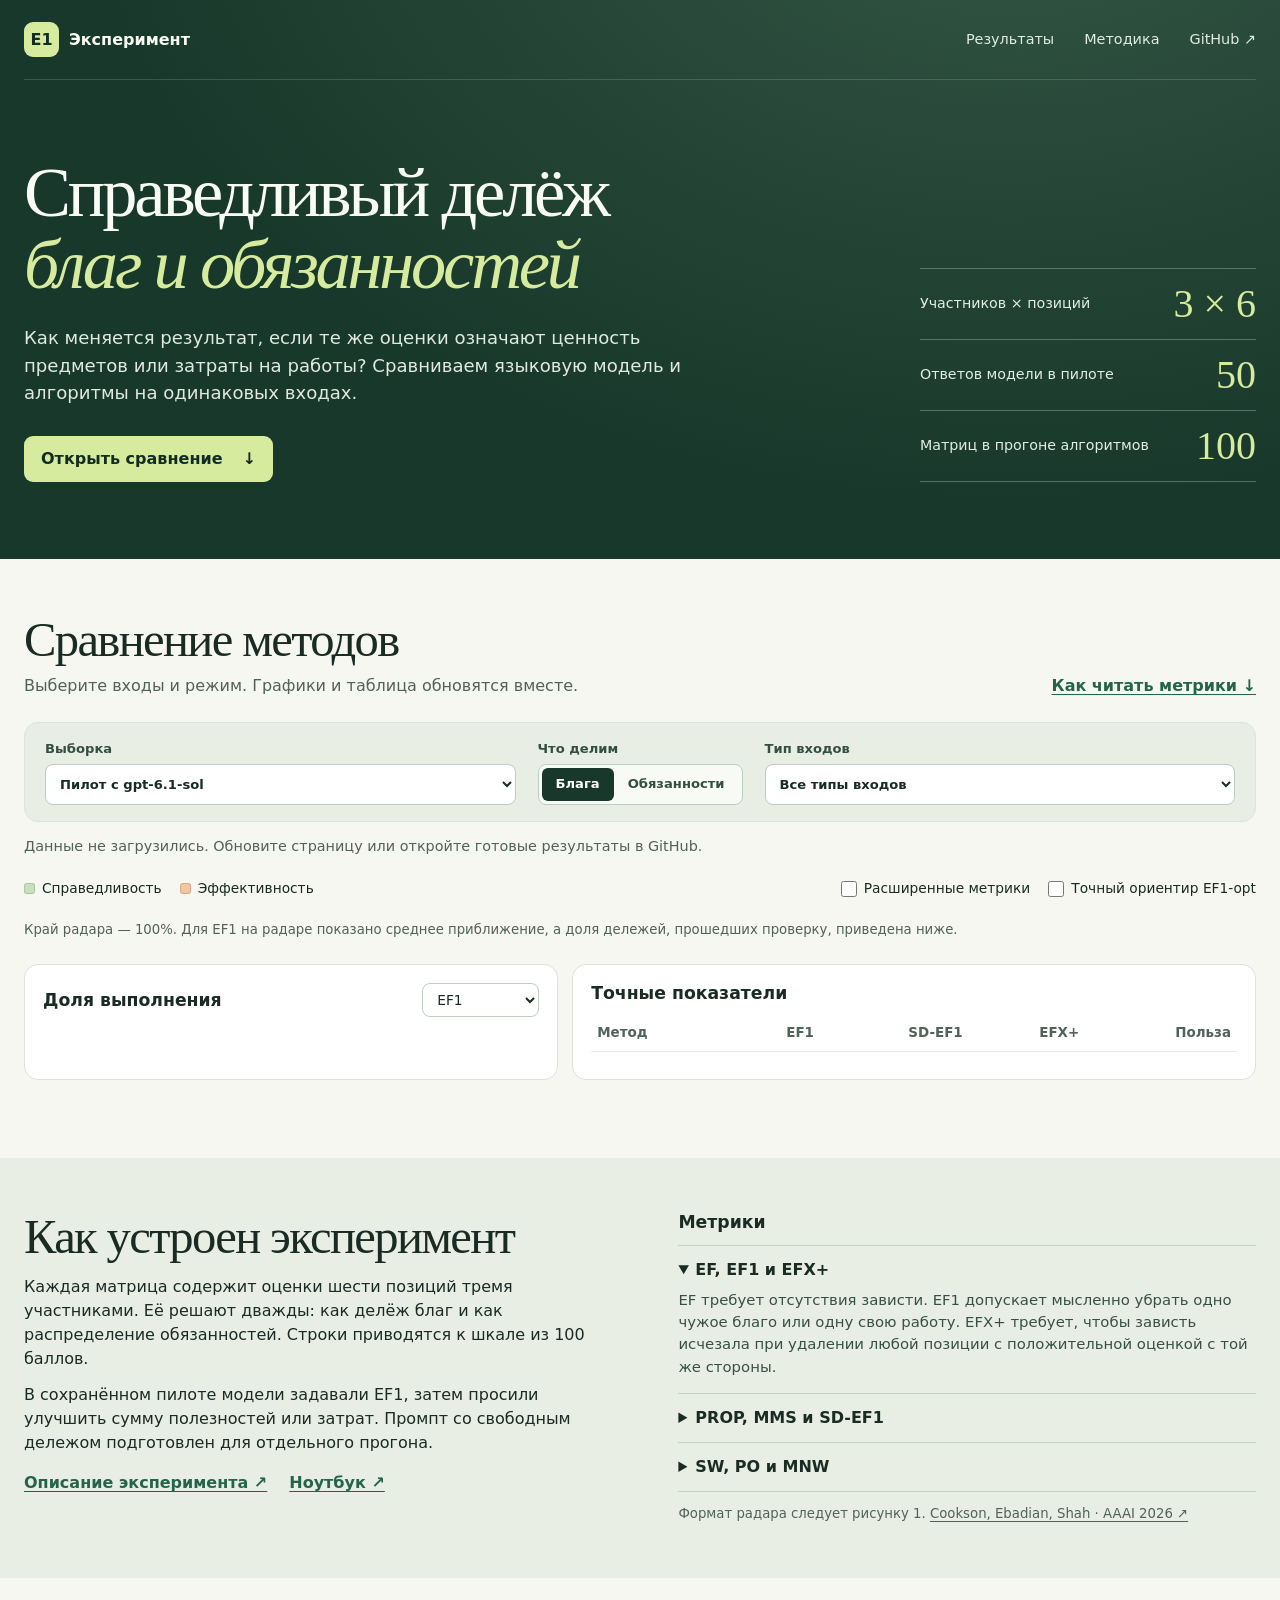
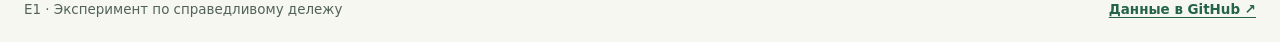
==== site/index.html @ 0582467d "Add interactive E1 dashboard for GitHub Pages" ====
<!doctype html>
<html lang="ru">
<head>
  <meta charset="utf-8">
  <meta name="viewport" content="width=device-width, initial-scale=1">
  <meta name="description" content="Результаты эксперимента E1 по справедливому распределению благ и обязанностей. Интерактивные графики и данные.">
  <meta name="theme-color" content="#18382b">
  <title>E1 — Справедливый делёж</title>
  <link rel="stylesheet" href="style.css">
  <script src="app.js" defer></script>
</head>
<body>
  <header class="hero">
    <div class="wrap hero-inner">
      <nav class="topbar" aria-label="Навигация">
        <a class="brand" href="./"><span>E1</span> Эксперимент</a>
        <div class="nav-links">
          <a href="#compare">Результаты</a>
          <a href="#method">Методика</a>
          <a href="https://github.com/EvgeniiZhidkov/delezhii_project">GitHub ↗</a>
        </div>
      </nav>
      <div class="hero-grid">
        <div>
          <h1>Справедливый делёж <em>благ и обязанностей</em></h1>
          <p>Как меняется результат, если те же оценки означают ценность предметов или затраты на работы? Сравниваем языковую модель и алгоритмы на одинаковых входах.</p>
          <a class="hero-link" href="#compare">Открыть сравнение <span aria-hidden="true">↓</span></a>
        </div>
        <dl class="hero-stats">
          <div><dt>Участников × позиций</dt><dd>3 × 6</dd></div>
          <div><dt>Ответов модели в пилоте</dt><dd>50</dd></div>
          <div><dt>Матриц в прогоне алгоритмов</dt><dd>100</dd></div>
        </dl>
      </div>
    </div>
  </header>

  <main>
    <section class="wrap comparison" id="compare" aria-labelledby="compare-title">
      <div class="section-intro">
        <div>
          <h2 id="compare-title">Сравнение методов</h2>
          <p>Выберите входы и режим. Графики и таблица обновятся вместе.</p>
        </div>
        <a class="text-link" href="#metrics">Как читать метрики ↓</a>
      </div>

      <div class="controls" aria-label="Фильтры сравнения">
        <label class="field">Выборка
          <select id="dataset">
            <option value="pilot">Пилот с gpt-6.1-sol</option>
            <option value="algorithms">Алгоритмы на 100 матрицах</option>
          </select>
        </label>
        <fieldset class="mode">
          <legend>Что делим</legend>
          <div class="segments">
            <input type="radio" name="kind" value="goods" id="goods" checked>
            <label for="goods">Блага</label>
            <input type="radio" name="kind" value="chores" id="chores">
            <label for="chores">Обязанности</label>
          </div>
        </fieldset>
        <label class="field">Тип входов
          <select id="group"><option value="all">Все типы входов</option></select>
        </label>
      </div>
      <p class="selection" id="selection" role="status">Загружаем сохранённые результаты…</p>
      <noscript><p>Для переключения данных нужен JavaScript. Готовые графики и CSV доступны в <a href="https://github.com/EvgeniiZhidkov/delezhii_project/tree/main/results/revised_figures">репозитории</a>.</p></noscript>

      <div class="chart-heading">
        <div class="legend" aria-label="Условные обозначения">
          <span><i class="fairness"></i>Справедливость</span>
          <span><i class="efficiency"></i>Эффективность</span>
        </div>
        <div class="chart-options">
          <label><input type="checkbox" id="extended"> Расширенные метрики</label>
          <label><input type="checkbox" id="reference"> Точный ориентир EF1-opt</label>
        </div>
      </div>
      <div class="radar-grid" id="radars"></div>
      <p class="chart-note">Край радара — 100%. Для EF1 на радаре показано среднее приближение, а доля дележей, прошедших проверку, приведена ниже.</p>

      <div class="detail-grid">
        <section class="panel" aria-labelledby="bars-title">
          <div class="panel-head">
            <h3 id="bars-title">Доля выполнения</h3>
            <label class="sr-only" for="rate">Критерий на диаграмме</label>
            <select id="rate">
              <option value="ef1">EF1</option>
              <option value="sd_ef1">SD-EF1</option>
              <option value="efx">EFX+</option>
              <option value="po">Точная PO</option>
            </select>
          </div>
          <div id="bars" class="bars"></div>
        </section>
        <section class="panel" aria-labelledby="table-title">
          <h3 id="table-title">Точные показатели</h3>
          <div class="table-scroll" tabindex="0" aria-label="Таблица сравнения методов">
            <table>
              <thead><tr><th scope="col">Метод</th><th scope="col">EF1</th><th scope="col">SD-EF1</th><th scope="col">EFX+</th><th scope="col" id="total-title">Польза</th></tr></thead>
              <tbody id="table"></tbody>
            </table>
          </div>
          <p class="chart-note" id="total-note"></p>
        </section>
      </div>
      <div class="downloads" id="downloads" aria-label="Файлы выбранной выборки"></div>
    </section>

    <section class="method-section" id="method" aria-labelledby="method-title">
      <div class="wrap method-grid">
        <div>
          <h2 id="method-title">Как устроен эксперимент</h2>
          <p>Каждая матрица содержит оценки шести позиций тремя участниками. Её решают дважды: как делёж благ и как распределение обязанностей. Строки приводятся к шкале из 100 баллов.</p>
          <p>В сохранённом пилоте модели задавали EF1, затем просили улучшить сумму полезностей или затрат. Промпт со свободным дележом подготовлен для отдельного прогона.</p>
          <div class="method-links">
            <a class="text-link" href="https://github.com/EvgeniiZhidkov/delezhii_project/blob/main/README.md">Описание эксперимента ↗</a>
            <a class="text-link" href="https://github.com/EvgeniiZhidkov/delezhii_project/blob/main/chores_e1_3.ipynb">Ноутбук ↗</a>
          </div>
        </div>
        <div id="metrics">
          <h3>Метрики</h3>
          <details open><summary>EF, EF1 и EFX+</summary><p>EF требует отсутствия зависти. EF1 допускает мысленно убрать одно чужое благо или одну свою работу. EFX+ требует, чтобы зависть исчезала при удалении любой позиции с положительной оценкой с той же стороны.</p></details>
          <details><summary>PROP, MMS и SD-EF1</summary><p>PROP сравнивает свой набор с пропорциональной долей. MMS сравнивает его с тем, что участник мог бы гарантировать себе, если бы сам поделил позиции и получил худший набор. SD-EF1 проверяет делёж на всех уровнях оценок.</p></details>
          <details><summary>SW, PO и MNW</summary><p>SW сравнивает общую полезность с максимумом или общие затраты с минимумом. PO на радаре оценивает общий множитель улучшения, точная PO проверяет возможность улучшить чей-то результат без ухудшения для остальных. MNW сравнивает геометрическое среднее полезностей с максимумом и применяется к благам.</p></details>
          <p class="chart-note">Формат радара следует рисунку 1. <a href="https://ebadian.org/preprint/llm_fairness_cr.pdf">Cookson, Ebadian, Shah · AAAI 2026 ↗</a></p>
        </div>
      </div>
    </section>
  </main>
  <footer class="wrap">E1 · Эксперимент по справедливому дележу <a class="text-link" href="https://github.com/EvgeniiZhidkov/delezhii_project/tree/main/results">Данные в GitHub ↗</a></footer>
</body>
</html>
---- site/style.css ----
:root {
  color-scheme: light;
  --ink: #192b23;
  --muted: #516259;
  --forest: #18382b;
  --forest-dark: #122c22;
  --lime: #d6eb9d;
  --paper: #f6f7f1;
  --card: #fff;
  --border: #dce3d9;
  --accent: #2b7555;
  --fair: #c6e2bb;
  --efficiency: #f3c69f;
  font-family: system-ui, -apple-system, "Segoe UI", sans-serif;
  line-height: 1.5;
  color: var(--ink);
  background: var(--paper);
  scroll-behavior: smooth;
}

*, *::before, *::after { box-sizing: border-box; }
body { margin: 0; }
a { color: inherit; text-underline-offset: 3px; }
button, select, input { font: inherit; }
:focus-visible { outline: 3px solid #47936a; outline-offset: 3px; }
[id] { scroll-margin-top: 24px; }
h1, h2, h3, p, dd, dl { margin: 0; }
h1, h2 { font-family: Georgia, "Times New Roman", serif; font-weight: 400; }
.wrap { width: min(calc(100% - 48px), 1320px); margin-inline: auto; }

.hero {
  color: #f9fcf4;
  background: radial-gradient(ellipse at 79% -30%, #365846, transparent 65%), var(--forest);
}
.topbar { display: flex; align-items: center; justify-content: space-between; gap: 20px; padding: 22px 0; border-bottom: 1px solid #ffffff26; }
.brand { display: inline-flex; align-items: center; gap: 10px; font-weight: 650; text-decoration: none; }
.brand span { display: grid; place-items: center; width: 35px; height: 35px; border-radius: 9px; background: var(--lime); color: var(--forest-dark); }
.nav-links { display: flex; gap: clamp(12px, 3vw, 30px); align-items: center; font-size: .9rem; }
.nav-links a { color: #e0ece2; text-decoration: none; }
.nav-links a:hover, .hero a:focus-visible { color: var(--lime); }
.hero-grid { display: grid; grid-template-columns: minmax(0, 1.8fr) minmax(245px, .75fr); gap: clamp(32px, 7vw, 125px); align-items: end; padding: clamp(48px, 6vw, 88px) 0; }
.hero h1 { font-size: clamp(2.7rem, 5.5vw, 5.4rem); letter-spacing: -.045em; line-height: 1.02; max-width: 920px; }
.hero h1 em { display: block; color: var(--lime); font-weight: 400; }
.hero p { margin-top: 24px; max-width: 58ch; color: #e0e9e1; font-size: clamp(1rem, 1.6vw, 1.13rem); }
.hero-link { display: inline-flex; align-items: center; gap: 20px; margin-top: 30px; padding: 11px 17px; border-radius: 9px; background: var(--lime); color: var(--forest-dark); font-weight: 700; text-decoration: none; }
.hero-link:hover, .hero a.hero-link:focus-visible { background: #e6f3bd; color: var(--forest-dark); }
.hero :focus-visible { outline-color: var(--lime); }
.hero-stats { border-top: 1px solid #ffffff45; }
.hero-stats div { display: grid; grid-template-columns: 1fr auto; align-items: center; gap: 12px; padding: 13px 0; border-bottom: 1px solid #ffffff45; }
.hero-stats dt { color: #e2eee4; font-size: .89rem; }
.hero-stats dd { font-family: Georgia, serif; font-size: clamp(1.6rem, 3.3vw, 2.5rem); line-height: 1.1; color: var(--lime); }

.comparison { padding: 56px 0 58px; }
.section-intro { display: flex; flex-wrap: wrap; align-items: end; justify-content: space-between; gap: 14px; margin-bottom: 24px; }
h2 { font-size: clamp(2rem, 3.8vw, 3.5rem); line-height: 1.06; letter-spacing: -.034em; }
h3 { line-height: 1.2; font-size: 1.08rem; font-weight: 700; }
.section-intro p { color: var(--muted); margin-top: 8px; }
.text-link { color: #256449; font-weight: 650; }
.text-link:hover { color: var(--forest-dark); }
.controls { display: grid; grid-template-columns: 1fr auto 1fr; gap: 22px; background: #e8eee4; border: 1px solid var(--border); border-radius: 14px; padding: 16px 20px; align-items: end; }
.controls label, .controls legend { font-size: .82rem; font-weight: 650; color: #344f40; }
.field { display: grid; gap: 5px; min-width: 0; }
select { width: 100%; min-height: 41px; border: 1px solid #bdcec0; border-radius: 8px; padding: 0 10px; color: var(--ink); background: #fff; }
.mode { border: 0; margin: 0; min-width: 0; padding: 0; }
.mode legend { padding: 0; margin-bottom: 5px; }
.segments { display: flex; border: 1px solid #bdcec0; border-radius: 8px; padding: 3px; background: #f7faf5; }
.segments input { position: absolute; opacity: 0; width: 1px; height: 1px; }
.segments label { display: grid; place-items: center; padding: 0 14px; min-height: 33px; border-radius: 6px; cursor: pointer; }
.segments input:checked + label { background: var(--forest); color: #fff; }
.segments input:focus-visible + label { outline: 2px solid var(--accent); outline-offset: 1px; }
.selection { min-height: 1.5em; margin: 14px 0 21px; color: var(--muted); font-size: .9rem; }
.chart-heading, .legend, .chart-options { display: flex; flex-wrap: wrap; align-items: center; gap: 10px 18px; }
.chart-heading { justify-content: space-between; margin-bottom: 12px; }
.legend, .chart-options { font-size: .86rem; }
.legend span, .chart-options label { display: inline-flex; align-items: center; gap: 7px; }
.legend i { width: 11px; height: 11px; border-radius: 3px; border: 1px solid #0002; }
.legend .fairness { background: var(--fair); }
.legend .efficiency { background: var(--efficiency); }
input[type="checkbox"] { accent-color: var(--accent); width: 16px; height: 16px; margin: 0; }
.chart-options label { cursor: pointer; }

.radar-grid { display: grid; grid-template-columns: repeat(4, minmax(0, 1fr)); gap: 14px; }
.radar-card, .panel { position: relative; background: var(--card); border: 1px solid var(--border); border-radius: 14px; min-width: 0; }
.radar-card { padding: 14px 10px 7px; }
.radar-card h3 { padding: 0 7px; }
.radar-card.model { border-color: #8bb095; background: #f9fcf6; }
.radar-card.model h3 { color: #21573d; }
.radar-card canvas { width: 100%; height: 245px; display: block; }
.chart-tip { position: absolute; top: 45px; left: 50%; transform: translateX(-50%); background: var(--forest-dark); color: #fff; border-radius: 7px; padding: 7px 10px; font-size: .8rem; white-space: nowrap; pointer-events: none; z-index: 1; }
.chart-note { margin-top: 9px; color: var(--muted); font-size: .83rem; }
.detail-grid { margin-top: 24px; display: grid; grid-template-columns: 1fr 1.28fr; gap: 14px; }
.panel { padding: 18px; }
.panel-head { display: flex; align-items: center; justify-content: space-between; gap: 10px; }
.panel-head select { width: auto; min-width: 90px; min-height: 34px; font-size: .86rem; }
.bars { display: grid; gap: 14px; margin-top: 14px; }
.bar-head { display: flex; justify-content: space-between; gap: 10px; margin-bottom: 4px; font-size: .89rem; }
.bar-head strong, td { font-variant-numeric: tabular-nums; }
.track { height: 8px; border-radius: 99px; background: #e8eee5; overflow: hidden; }
.bar-fill { height: 100%; display: block; background: #528168; border-radius: inherit; }
.bar-fill.model { background: #234b37; }
.table-scroll { margin-top: 11px; overflow-x: auto; }
table { border-collapse: collapse; width: 100%; text-align: left; font-size: .84rem; }
th, td { white-space: nowrap; padding: 8px 6px; border-bottom: 1px solid #e6ebe4; }
th { font-weight: 650; }
thead th { color: var(--muted); }
td, thead th:not(:first-child) { text-align: right; }
tr.model th { color: #21573d; }
.downloads { display: flex; flex-wrap: wrap; gap: 10px; margin-top: 20px; }
.downloads a { padding: 6px 11px; border: 1px solid var(--border); border-radius: 8px; text-decoration: none; font-size: .85rem; color: #245b42; background: #fff; }
.downloads a:hover { border-color: #639775; }

.method-section { padding: 54px 0; background: #e8eee4; }
.method-grid { display: grid; grid-template-columns: 1fr 1fr; gap: clamp(28px, 6vw, 90px); }
.method-grid p { margin-top: 12px; max-width: 65ch; }
.method-links { display: flex; flex-wrap: wrap; gap: 10px 22px; margin-top: 16px; }
#metrics h3 { margin-bottom: 12px; }
details { border-top: 1px solid #c5d3c6; padding: 9px 0; }
details:last-of-type { border-bottom: 1px solid #c5d3c6; }
details summary { padding: 3px 0; font-weight: 650; cursor: pointer; }
details p { margin: 4px 0 6px !important; font-size: .93rem; color: #385044; }
footer { display: flex; flex-wrap: wrap; justify-content: space-between; gap: 12px; padding: 22px 0; color: var(--muted); font-size: .84rem; }
.sr-only { position: absolute; width: 1px; height: 1px; overflow: hidden; clip-path: inset(50%); white-space: nowrap; }

@media (max-width: 1100px) {
  .radar-grid { grid-template-columns: repeat(2, minmax(0, 1fr)); }
}
@media (max-width: 790px) {
  .hero-grid { grid-template-columns: 1fr; align-items: start; }
  .hero-stats { max-width: 450px; }
  .controls { grid-template-columns: 1fr 1fr; gap: 13px; }
  .controls > :first-child { grid-column: 1 / -1; }
  .detail-grid, .method-grid { grid-template-columns: 1fr; }
}
@media (max-width: 520px) {
  .wrap { width: calc(100% - 28px); }
  .topbar { padding: 14px 0; gap: 8px; }
  .brand { font-size: .85rem; }
  .brand span { width: 31px; height: 31px; }
  .nav-links { font-size: .8rem; gap: 10px; }
  .nav-links a:nth-child(2) { display: none; }
  .hero-grid { padding: 42px 0; }
  .controls, .radar-grid { grid-template-columns: minmax(0, 1fr); }
  .segments label { flex: 1; }
  .radar-card canvas { height: 256px; }
  .comparison, .method-section { padding-block: 36px; }
  .panel { padding: 13px; }
}
@media (prefers-reduced-motion: reduce) {
  :root { scroll-behavior: auto; }
}
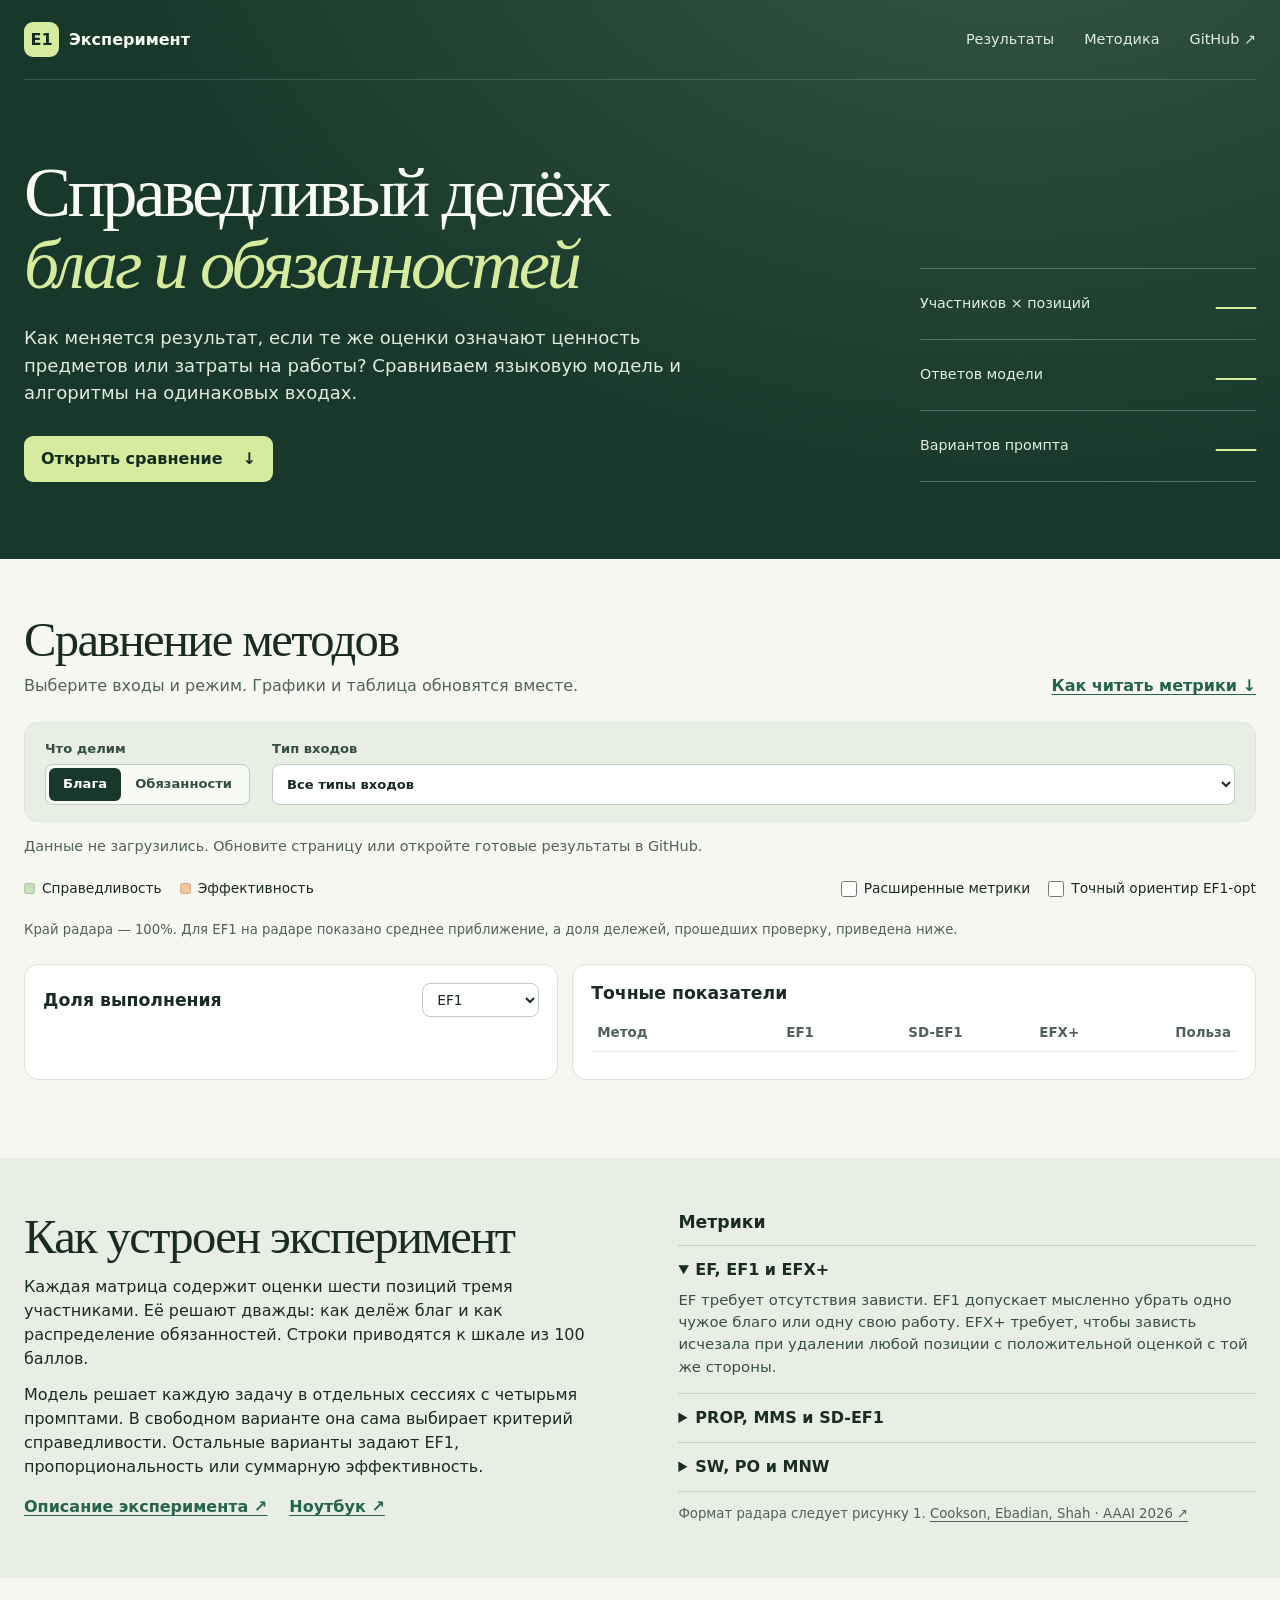
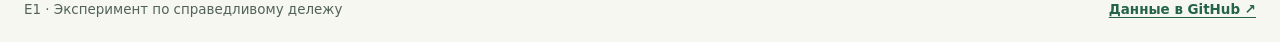
==== commit 1575e56b: "Publish latest four-prompt E1 results" ====
--- a/site/index.html
+++ b/site/index.html
@@ -27,9 +27,9 @@
           <a class="hero-link" href="#compare">Открыть сравнение <span aria-hidden="true">↓</span></a>
         </div>
         <dl class="hero-stats">
-          <div><dt>Участников × позиций</dt><dd>3 × 6</dd></div>
-          <div><dt>Ответов модели в пилоте</dt><dd>50</dd></div>
-          <div><dt>Матриц в прогоне алгоритмов</dt><dd>100</dd></div>
+          <div><dt>Участников × позиций</dt><dd id="experiment-size">—</dd></div>
+          <div><dt>Ответов модели</dt><dd id="answer-count">—</dd></div>
+          <div><dt>Вариантов промпта</dt><dd id="prompt-count">—</dd></div>
         </dl>
       </div>
     </div>
@@ -46,12 +46,6 @@
       </div>
 
       <div class="controls" aria-label="Фильтры сравнения">
-        <label class="field">Выборка
-          <select id="dataset">
-            <option value="pilot">Пилот с gpt-6.1-sol</option>
-            <option value="algorithms">Алгоритмы на 100 матрицах</option>
-          </select>
-        </label>
         <fieldset class="mode">
           <legend>Что делим</legend>
           <div class="segments">
@@ -66,7 +60,7 @@
         </label>
       </div>
       <p class="selection" id="selection" role="status">Загружаем сохранённые результаты…</p>
-      <noscript><p>Для переключения данных нужен JavaScript. Готовые графики и CSV доступны в <a href="https://github.com/EvgeniiZhidkov/delezhii_project/tree/main/results/revised_figures">репозитории</a>.</p></noscript>
+      <noscript><p>Для переключения данных нужен JavaScript. Готовые графики и CSV доступны в <a href="https://github.com/EvgeniiZhidkov/delezhii_project/tree/main/results/latest">репозитории</a>.</p></noscript>
 
       <div class="chart-heading">
         <div class="legend" aria-label="Условные обозначения">
@@ -114,7 +108,7 @@
         <div>
           <h2 id="method-title">Как устроен эксперимент</h2>
           <p>Каждая матрица содержит оценки шести позиций тремя участниками. Её решают дважды: как делёж благ и как распределение обязанностей. Строки приводятся к шкале из 100 баллов.</p>
-          <p>В сохранённом пилоте модели задавали EF1, затем просили улучшить сумму полезностей или затрат. Промпт со свободным дележом подготовлен для отдельного прогона.</p>
+          <p>Модель решает каждую задачу в отдельных сессиях с четырьмя промптами. В свободном варианте она сама выбирает критерий справедливости. Остальные варианты задают EF1, пропорциональность или суммарную эффективность.</p>
           <div class="method-links">
             <a class="text-link" href="https://github.com/EvgeniiZhidkov/delezhii_project/blob/main/README.md">Описание эксперимента ↗</a>
             <a class="text-link" href="https://github.com/EvgeniiZhidkov/delezhii_project/blob/main/chores_e1_3.ipynb">Ноутбук ↗</a>
--- a/site/style.css
+++ b/site/style.css
@@ -57,7 +57,7 @@
 .section-intro p { color: var(--muted); margin-top: 8px; }
 .text-link { color: #256449; font-weight: 650; }
 .text-link:hover { color: var(--forest-dark); }
-.controls { display: grid; grid-template-columns: 1fr auto 1fr; gap: 22px; background: #e8eee4; border: 1px solid var(--border); border-radius: 14px; padding: 16px 20px; align-items: end; }
+.controls { display: grid; grid-template-columns: auto minmax(0, 1fr); gap: 22px; background: #e8eee4; border: 1px solid var(--border); border-radius: 14px; padding: 16px 20px; align-items: end; }
 .controls label, .controls legend { font-size: .82rem; font-weight: 650; color: #344f40; }
 .field { display: grid; gap: 5px; min-width: 0; }
 select { width: 100%; min-height: 41px; border: 1px solid #bdcec0; border-radius: 8px; padding: 0 10px; color: var(--ink); background: #fff; }
@@ -128,7 +128,6 @@
   .hero-grid { grid-template-columns: 1fr; align-items: start; }
   .hero-stats { max-width: 450px; }
   .controls { grid-template-columns: 1fr 1fr; gap: 13px; }
-  .controls > :first-child { grid-column: 1 / -1; }
   .detail-grid, .method-grid { grid-template-columns: 1fr; }
 }
 @media (max-width: 520px) {
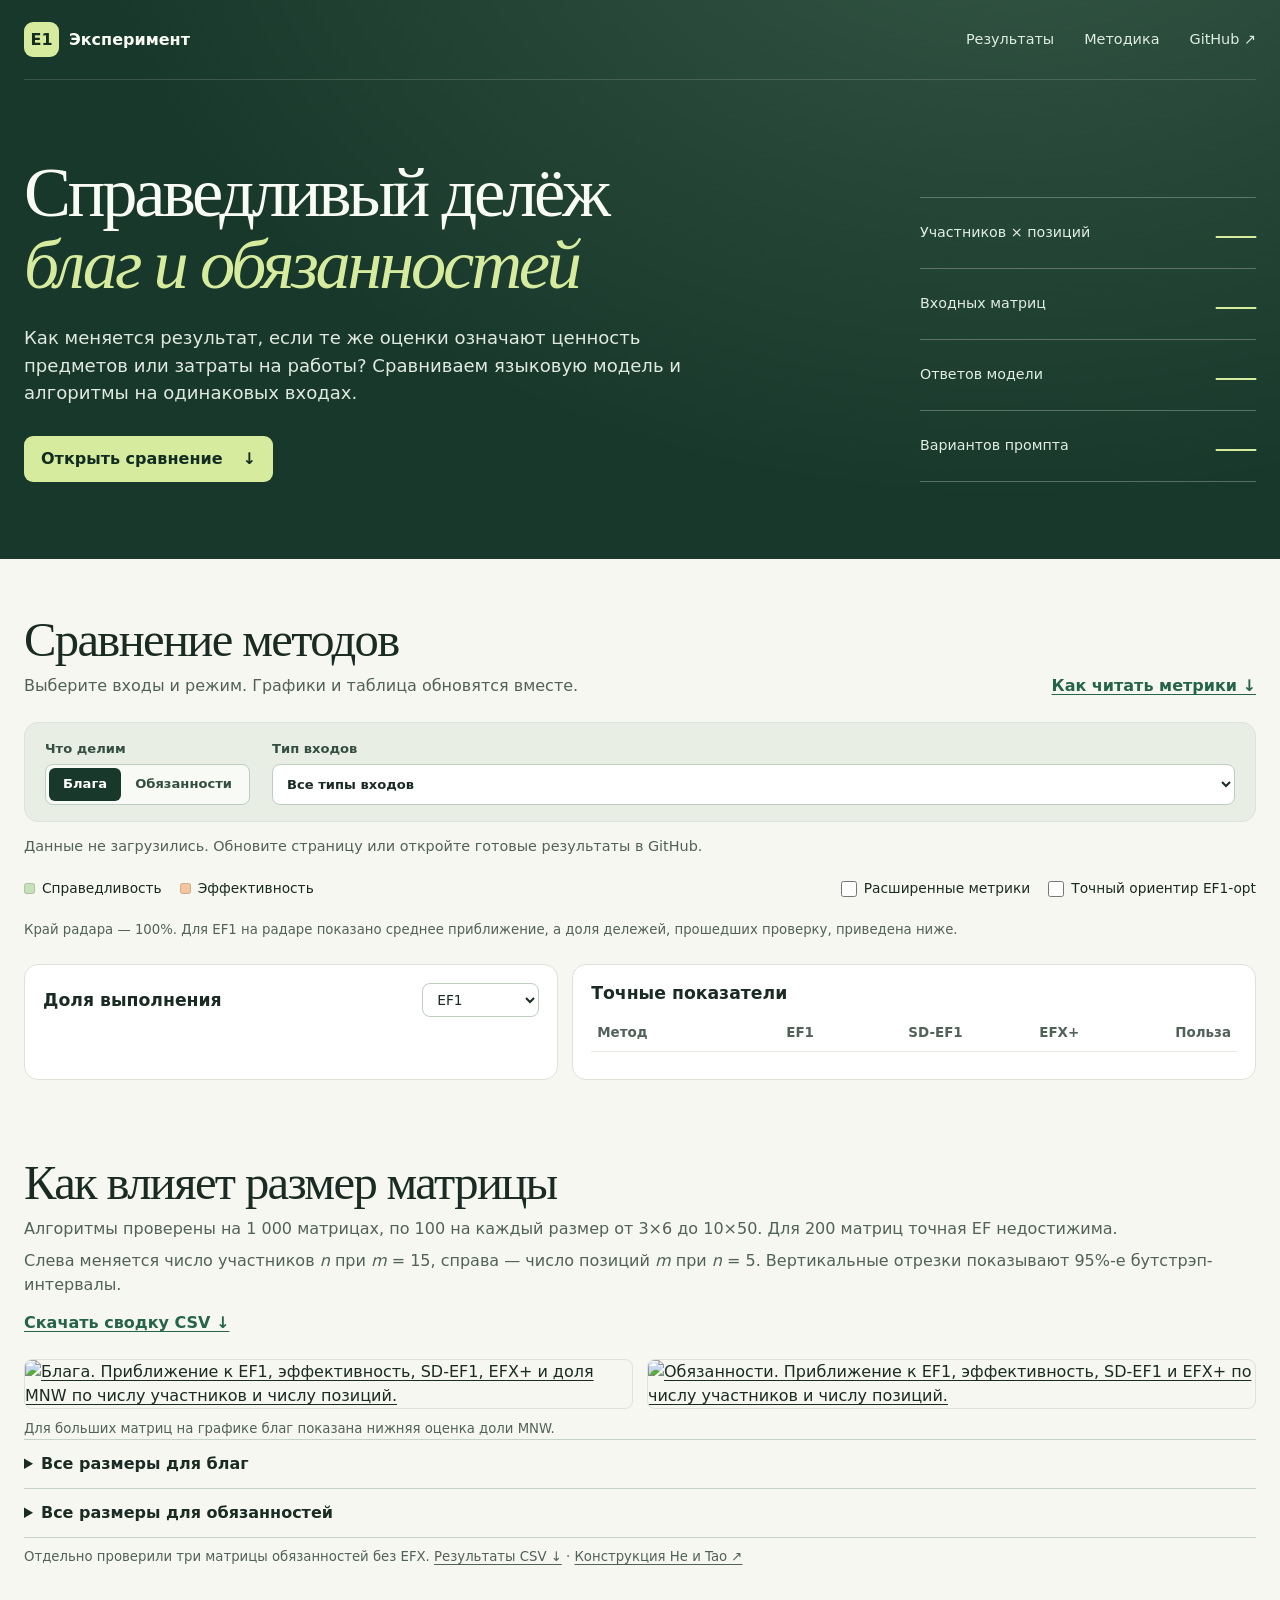
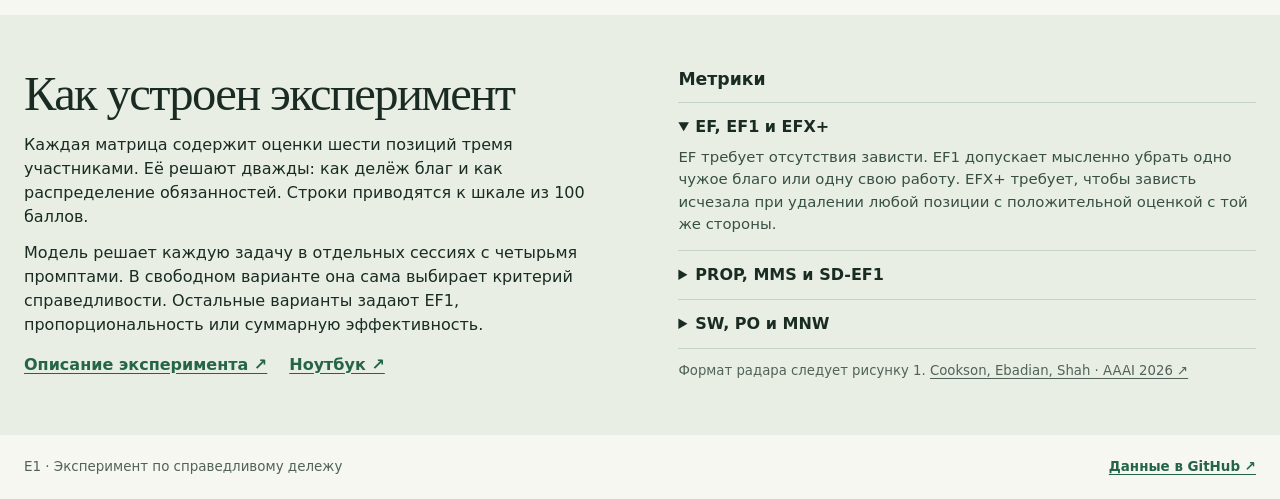
==== commit df5bd252: "Add E1 scaling experiments and parallel model runs" ====
--- a/site/index.html
+++ b/site/index.html
@@ -7,7 +7,7 @@
   <meta name="theme-color" content="#18382b">
   <title>E1 — Справедливый делёж</title>
   <link rel="stylesheet" href="style.css">
-  <script src="app.js" defer></script>
+  <script src="app.js" data-results="data.json" defer></script>
 </head>
 <body>
   <header class="hero">
@@ -28,6 +28,7 @@
         </div>
         <dl class="hero-stats">
           <div><dt>Участников × позиций</dt><dd id="experiment-size">—</dd></div>
+          <div><dt>Входных матриц</dt><dd id="matrix-count">—</dd></div>
           <div><dt>Ответов модели</dt><dd id="answer-count">—</dd></div>
           <div><dt>Вариантов промпта</dt><dd id="prompt-count">—</dd></div>
         </dl>
@@ -60,7 +61,7 @@
         </label>
       </div>
       <p class="selection" id="selection" role="status">Загружаем сохранённые результаты…</p>
-      <noscript><p>Для переключения данных нужен JavaScript. Готовые графики и CSV доступны в <a href="https://github.com/EvgeniiZhidkov/delezhii_project/tree/main/results/latest">репозитории</a>.</p></noscript>
+      <noscript><p>Для переключения данных нужен JavaScript. Готовые графики и CSV доступны в <a href="https://github.com/EvgeniiZhidkov/delezhii_project/tree/main/runs/published/3x6_5matrices_gpt-6.1-sol_4prompts">репозитории</a>.</p></noscript>
 
       <div class="chart-heading">
         <div class="legend" aria-label="Условные обозначения">
@@ -103,6 +104,37 @@
       <div class="downloads" id="downloads" aria-label="Файлы выбранной выборки"></div>
     </section>
 
+    <section class="wrap scaling-section" id="scaling" aria-labelledby="scaling-title">
+      <div class="section-intro">
+        <div>
+          <h2 id="scaling-title">Как влияет размер матрицы</h2>
+          <p>Алгоритмы проверены на 1 000 матрицах, по 100 на каждый размер от 3×6 до 10×50. Для 200 матриц точная EF недостижима.</p>
+          <p>Слева меняется число участников <var>n</var> при <var>m</var> = 15, справа — число позиций <var>m</var> при <var>n</var> = 5. Вертикальные отрезки показывают 95%-е бутстрэп-интервалы.</p>
+        </div>
+        <a class="text-link" href="scaling/scaling_summary.csv" download>Скачать сводку CSV ↓</a>
+      </div>
+      <div class="scaling-charts">
+        <a href="scaling/scaling_paper_goods.png"><img loading="lazy" src="scaling/scaling_paper_goods.png" alt="Блага. Приближение к EF1, эффективность, SD-EF1, EFX+ и доля MNW по числу участников и числу позиций."></a>
+        <a href="scaling/scaling_paper_chores.png"><img loading="lazy" src="scaling/scaling_paper_chores.png" alt="Обязанности. Приближение к EF1, эффективность, SD-EF1 и EFX+ по числу участников и числу позиций."></a>
+      </div>
+      <p class="chart-note">Для больших матриц на графике благ показана нижняя оценка доли MNW.</p>
+      <details>
+        <summary>Все размеры для благ</summary>
+        <div class="scaling-charts">
+          <a href="scaling/scaling_n_goods.png"><img loading="lazy" src="scaling/scaling_n_goods.png" alt="Блага. Показатели алгоритмов по числу участников при фиксированном числе позиций."></a>
+          <a href="scaling/scaling_m_goods.png"><img loading="lazy" src="scaling/scaling_m_goods.png" alt="Блага. Показатели алгоритмов по числу позиций при фиксированном числе участников."></a>
+        </div>
+      </details>
+      <details>
+        <summary>Все размеры для обязанностей</summary>
+        <div class="scaling-charts">
+          <a href="scaling/scaling_n_chores.png"><img loading="lazy" src="scaling/scaling_n_chores.png" alt="Обязанности. Показатели алгоритмов по числу участников при фиксированном числе позиций."></a>
+          <a href="scaling/scaling_m_chores.png"><img loading="lazy" src="scaling/scaling_m_chores.png" alt="Обязанности. Показатели алгоритмов по числу позиций при фиксированном числе участников."></a>
+        </div>
+      </details>
+      <p class="chart-note">Отдельно проверили три матрицы обязанностей без EFX. <a href="scaling/no_efx_chores.csv" download>Результаты CSV ↓</a> · <a href="https://arxiv.org/html/2606.08872v2#A1">Конструкция He и Tao ↗</a></p>
+    </section>
+
     <section class="method-section" id="method" aria-labelledby="method-title">
       <div class="wrap method-grid">
         <div>
@@ -124,6 +156,6 @@
       </div>
     </section>
   </main>
-  <footer class="wrap">E1 · Эксперимент по справедливому дележу <a class="text-link" href="https://github.com/EvgeniiZhidkov/delezhii_project/tree/main/results">Данные в GitHub ↗</a></footer>
+  <footer class="wrap">E1 · Эксперимент по справедливому дележу <a class="text-link" href="https://github.com/EvgeniiZhidkov/delezhii_project/tree/main/runs/published">Данные в GitHub ↗</a></footer>
 </body>
 </html>
--- a/site/style.css
+++ b/site/style.css
@@ -109,6 +109,9 @@
 .downloads a { padding: 6px 11px; border: 1px solid var(--border); border-radius: 8px; text-decoration: none; font-size: .85rem; color: #245b42; background: #fff; }
 .downloads a:hover { border-color: #639775; }
 
+.scaling-section { padding-bottom: 48px; }
+.scaling-charts { display: grid; grid-template-columns: 1fr 1fr; gap: 14px; margin: 10px 0; }
+.scaling-charts img { display: block; width: 100%; height: auto; border: 1px solid var(--border); border-radius: 8px; }
 .method-section { padding: 54px 0; background: #e8eee4; }
 .method-grid { display: grid; grid-template-columns: 1fr 1fr; gap: clamp(28px, 6vw, 90px); }
 .method-grid p { margin-top: 12px; max-width: 65ch; }
@@ -128,7 +131,7 @@
   .hero-grid { grid-template-columns: 1fr; align-items: start; }
   .hero-stats { max-width: 450px; }
   .controls { grid-template-columns: 1fr 1fr; gap: 13px; }
-  .detail-grid, .method-grid { grid-template-columns: 1fr; }
+  .detail-grid, .method-grid, .scaling-charts { grid-template-columns: 1fr; }
 }
 @media (max-width: 520px) {
   .wrap { width: calc(100% - 28px); }
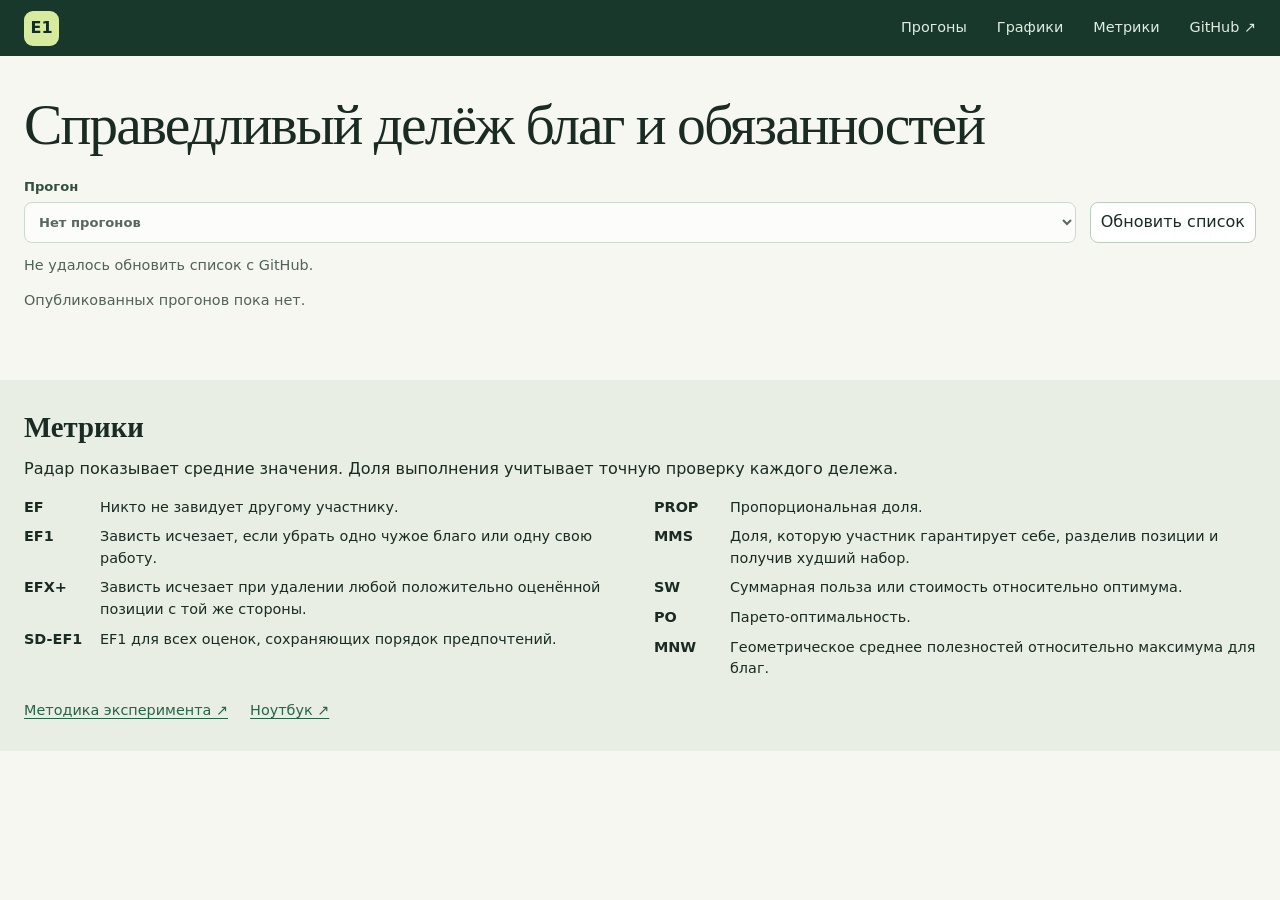
==== commit af7682b9: "Load dashboard runs from GitHub dynamically" ====
--- a/site/index.html
+++ b/site/index.html
@@ -3,50 +3,37 @@
 <head>
   <meta charset="utf-8">
   <meta name="viewport" content="width=device-width, initial-scale=1">
-  <meta name="description" content="Результаты эксперимента E1 по справедливому распределению благ и обязанностей. Интерактивные графики и данные.">
+  <meta name="description" content="Результаты эксперимента E1 по справедливому распределению благ и обязанностей.">
   <meta name="theme-color" content="#18382b">
   <title>E1 — Справедливый делёж</title>
   <link rel="stylesheet" href="style.css">
   <script src="app.js" data-results="data.json" defer></script>
 </head>
 <body>
-  <header class="hero">
-    <div class="wrap hero-inner">
-      <nav class="topbar" aria-label="Навигация">
-        <a class="brand" href="./"><span>E1</span> Эксперимент</a>
-        <div class="nav-links">
-          <a href="#compare">Результаты</a>
-          <a href="#method">Методика</a>
-          <a href="https://github.com/EvgeniiZhidkov/delezhii_project">GitHub ↗</a>
-        </div>
-      </nav>
-      <div class="hero-grid">
-        <div>
-          <h1>Справедливый делёж <em>благ и обязанностей</em></h1>
-          <p>Как меняется результат, если те же оценки означают ценность предметов или затраты на работы? Сравниваем языковую модель и алгоритмы на одинаковых входах.</p>
-          <a class="hero-link" href="#compare">Открыть сравнение <span aria-hidden="true">↓</span></a>
-        </div>
-        <dl class="hero-stats">
-          <div><dt>Участников × позиций</dt><dd id="experiment-size">—</dd></div>
-          <div><dt>Входных матриц</dt><dd id="matrix-count">—</dd></div>
-          <div><dt>Ответов модели</dt><dd id="answer-count">—</dd></div>
-          <div><dt>Вариантов промпта</dt><dd id="prompt-count">—</dd></div>
-        </dl>
+  <header class="site-header">
+    <nav class="wrap topbar" aria-label="Навигация">
+      <a class="brand" href="#compare" aria-label="E1. К выбору прогона">E1</a>
+      <div class="nav-links">
+        <a href="#compare">Прогоны</a>
+        <a href="#charts">Графики</a>
+        <a href="#method">Метрики</a>
+        <a href="https://github.com/EvgeniiZhidkov/delezhii_project">GitHub ↗</a>
       </div>
-    </div>
+    </nav>
   </header>
 
   <main>
     <section class="wrap comparison" id="compare" aria-labelledby="compare-title">
-      <div class="section-intro">
-        <div>
-          <h2 id="compare-title">Сравнение методов</h2>
-          <p>Выберите входы и режим. Графики и таблица обновятся вместе.</p>
-        </div>
-        <a class="text-link" href="#metrics">Как читать метрики ↓</a>
+      <h1 id="compare-title">Справедливый делёж благ и обязанностей</h1>
+      <div class="run-controls">
+        <label class="field">Прогон
+          <select id="run" disabled><option>Загрузка…</option></select>
+        </label>
+        <button type="button" id="refresh">Обновить список</button>
       </div>
-
-      <div class="controls" aria-label="Фильтры сравнения">
+      <p class="selection" id="sync-status" role="status" hidden></p>
+      <noscript><p><a href="https://github.com/EvgeniiZhidkov/delezhii_project/tree/main/runs/published">Файлы прогонов в GitHub ↗</a></p></noscript>
+      <div class="controls" id="filters" hidden aria-label="Фильтры сравнения">
         <fieldset class="mode">
           <legend>Что делим</legend>
           <div class="segments">
@@ -56,106 +43,84 @@
             <label for="chores">Обязанности</label>
           </div>
         </fieldset>
-        <label class="field">Тип входов
-          <select id="group"><option value="all">Все типы входов</option></select>
+        <label class="field" id="size-field">Размер
+          <select id="size"></select>
+        </label>
+        <label class="field" id="group-field">Тип входов
+          <select id="group"></select>
         </label>
       </div>
-      <p class="selection" id="selection" role="status">Загружаем сохранённые результаты…</p>
-      <noscript><p>Для переключения данных нужен JavaScript. Готовые графики и CSV доступны в <a href="https://github.com/EvgeniiZhidkov/delezhii_project/tree/main/runs/published/3x6_5matrices_gpt-6.1-sol_4prompts">репозитории</a>.</p></noscript>
+      <p class="selection" id="selection" role="status">Загрузка списка прогонов…</p>
 
-      <div class="chart-heading">
-        <div class="legend" aria-label="Условные обозначения">
-          <span><i class="fairness"></i>Справедливость</span>
-          <span><i class="efficiency"></i>Эффективность</span>
+      <div id="charts">
+        <div id="interactive" hidden>
+          <div class="chart-heading">
+            <div class="legend" aria-label="Условные обозначения">
+              <span><i class="fairness"></i>Справедливость</span>
+              <span><i class="efficiency"></i>Эффективность</span>
+            </div>
+            <div class="chart-options">
+              <label><input type="checkbox" id="extended"> Расширенные метрики</label>
+              <label><input type="checkbox" id="reference"> EF1-opt</label>
+            </div>
+          </div>
+          <div class="radar-grid" id="radars"></div>
+
+          <div class="detail-grid">
+            <section class="panel" aria-labelledby="bars-title">
+              <div class="panel-head">
+                <h2 id="bars-title">Доля выполнения</h2>
+                <label class="sr-only" for="rate">Критерий на диаграмме</label>
+                <select id="rate">
+                  <option value="ef1">EF1</option>
+                  <option value="sd_ef1">SD-EF1</option>
+                  <option value="efx">EFX+</option>
+                  <option value="po">PO</option>
+                </select>
+              </div>
+              <div id="bars" class="bars"></div>
+            </section>
+            <section class="panel" aria-labelledby="table-title">
+              <h2 id="table-title">Точные показатели</h2>
+              <div class="table-scroll" tabindex="0" role="region" aria-labelledby="table-title">
+                <table>
+                  <thead><tr><th scope="col">Метод</th><th scope="col">EF1</th><th scope="col">SD-EF1</th><th scope="col">EFX+</th><th scope="col" id="total-title">Польза</th></tr></thead>
+                  <tbody id="table"></tbody>
+                </table>
+              </div>
+            </section>
+          </div>
         </div>
-        <div class="chart-options">
-          <label><input type="checkbox" id="extended"> Расширенные метрики</label>
-          <label><input type="checkbox" id="reference"> Точный ориентир EF1-opt</label>
-        </div>
+        <div id="report" hidden></div>
+        <div class="downloads" id="downloads" aria-label="Файлы прогона"></div>
       </div>
-      <div class="radar-grid" id="radars"></div>
-      <p class="chart-note">Край радара — 100%. Для EF1 на радаре показано среднее приближение, а доля дележей, прошедших проверку, приведена ниже.</p>
-
-      <div class="detail-grid">
-        <section class="panel" aria-labelledby="bars-title">
-          <div class="panel-head">
-            <h3 id="bars-title">Доля выполнения</h3>
-            <label class="sr-only" for="rate">Критерий на диаграмме</label>
-            <select id="rate">
-              <option value="ef1">EF1</option>
-              <option value="sd_ef1">SD-EF1</option>
-              <option value="efx">EFX+</option>
-              <option value="po">Точная PO</option>
-            </select>
-          </div>
-          <div id="bars" class="bars"></div>
-        </section>
-        <section class="panel" aria-labelledby="table-title">
-          <h3 id="table-title">Точные показатели</h3>
-          <div class="table-scroll" tabindex="0" aria-label="Таблица сравнения методов">
-            <table>
-              <thead><tr><th scope="col">Метод</th><th scope="col">EF1</th><th scope="col">SD-EF1</th><th scope="col">EFX+</th><th scope="col" id="total-title">Польза</th></tr></thead>
-              <tbody id="table"></tbody>
-            </table>
-          </div>
-          <p class="chart-note" id="total-note"></p>
-        </section>
-      </div>
-      <div class="downloads" id="downloads" aria-label="Файлы выбранной выборки"></div>
-    </section>
-
-    <section class="wrap scaling-section" id="scaling" aria-labelledby="scaling-title">
-      <div class="section-intro">
-        <div>
-          <h2 id="scaling-title">Как влияет размер матрицы</h2>
-          <p>Алгоритмы проверены на 1 000 матрицах, по 100 на каждый размер от 3×6 до 10×50. Для 200 матриц точная EF недостижима.</p>
-          <p>Слева меняется число участников <var>n</var> при <var>m</var> = 15, справа — число позиций <var>m</var> при <var>n</var> = 5. Вертикальные отрезки показывают 95%-е бутстрэп-интервалы.</p>
-        </div>
-        <a class="text-link" href="scaling/scaling_summary.csv" download>Скачать сводку CSV ↓</a>
-      </div>
-      <div class="scaling-charts">
-        <a href="scaling/scaling_paper_goods.png"><img loading="lazy" src="scaling/scaling_paper_goods.png" alt="Блага. Приближение к EF1, эффективность, SD-EF1, EFX+ и доля MNW по числу участников и числу позиций."></a>
-        <a href="scaling/scaling_paper_chores.png"><img loading="lazy" src="scaling/scaling_paper_chores.png" alt="Обязанности. Приближение к EF1, эффективность, SD-EF1 и EFX+ по числу участников и числу позиций."></a>
-      </div>
-      <p class="chart-note">Для больших матриц на графике благ показана нижняя оценка доли MNW.</p>
-      <details>
-        <summary>Все размеры для благ</summary>
-        <div class="scaling-charts">
-          <a href="scaling/scaling_n_goods.png"><img loading="lazy" src="scaling/scaling_n_goods.png" alt="Блага. Показатели алгоритмов по числу участников при фиксированном числе позиций."></a>
-          <a href="scaling/scaling_m_goods.png"><img loading="lazy" src="scaling/scaling_m_goods.png" alt="Блага. Показатели алгоритмов по числу позиций при фиксированном числе участников."></a>
-        </div>
-      </details>
-      <details>
-        <summary>Все размеры для обязанностей</summary>
-        <div class="scaling-charts">
-          <a href="scaling/scaling_n_chores.png"><img loading="lazy" src="scaling/scaling_n_chores.png" alt="Обязанности. Показатели алгоритмов по числу участников при фиксированном числе позиций."></a>
-          <a href="scaling/scaling_m_chores.png"><img loading="lazy" src="scaling/scaling_m_chores.png" alt="Обязанности. Показатели алгоритмов по числу позиций при фиксированном числе участников."></a>
-        </div>
-      </details>
-      <p class="chart-note">Отдельно проверили три матрицы обязанностей без EFX. <a href="scaling/no_efx_chores.csv" download>Результаты CSV ↓</a> · <a href="https://arxiv.org/html/2606.08872v2#A1">Конструкция He и Tao ↗</a></p>
     </section>
 
     <section class="method-section" id="method" aria-labelledby="method-title">
-      <div class="wrap method-grid">
-        <div>
-          <h2 id="method-title">Как устроен эксперимент</h2>
-          <p>Каждая матрица содержит оценки шести позиций тремя участниками. Её решают дважды: как делёж благ и как распределение обязанностей. Строки приводятся к шкале из 100 баллов.</p>
-          <p>Модель решает каждую задачу в отдельных сессиях с четырьмя промптами. В свободном варианте она сама выбирает критерий справедливости. Остальные варианты задают EF1, пропорциональность или суммарную эффективность.</p>
-          <div class="method-links">
-            <a class="text-link" href="https://github.com/EvgeniiZhidkov/delezhii_project/blob/main/README.md">Описание эксперимента ↗</a>
-            <a class="text-link" href="https://github.com/EvgeniiZhidkov/delezhii_project/blob/main/chores_e1_3.ipynb">Ноутбук ↗</a>
-          </div>
+      <div class="wrap">
+        <h2 id="method-title">Метрики</h2>
+        <p>Радар показывает средние значения. Доля выполнения учитывает точную проверку каждого дележа.</p>
+        <div class="method-grid">
+          <dl>
+            <div><dt>EF</dt><dd>Никто не завидует другому участнику.</dd></div>
+            <div><dt>EF1</dt><dd>Зависть исчезает, если убрать одно чужое благо или одну свою работу.</dd></div>
+            <div><dt>EFX+</dt><dd>Зависть исчезает при удалении любой положительно оценённой позиции с той же стороны.</dd></div>
+            <div><dt>SD-EF1</dt><dd>EF1 для всех оценок, сохраняющих порядок предпочтений.</dd></div>
+          </dl>
+          <dl>
+            <div><dt>PROP</dt><dd>Пропорциональная доля.</dd></div>
+            <div><dt>MMS</dt><dd>Доля, которую участник гарантирует себе, разделив позиции и получив худший набор.</dd></div>
+            <div><dt>SW</dt><dd>Суммарная польза или стоимость относительно оптимума.</dd></div>
+            <div><dt>PO</dt><dd>Парето-оптимальность.</dd></div>
+            <div><dt>MNW</dt><dd>Геометрическое среднее полезностей относительно максимума для благ.</dd></div>
+          </dl>
         </div>
-        <div id="metrics">
-          <h3>Метрики</h3>
-          <details open><summary>EF, EF1 и EFX+</summary><p>EF требует отсутствия зависти. EF1 допускает мысленно убрать одно чужое благо или одну свою работу. EFX+ требует, чтобы зависть исчезала при удалении любой позиции с положительной оценкой с той же стороны.</p></details>
-          <details><summary>PROP, MMS и SD-EF1</summary><p>PROP сравнивает свой набор с пропорциональной долей. MMS сравнивает его с тем, что участник мог бы гарантировать себе, если бы сам поделил позиции и получил худший набор. SD-EF1 проверяет делёж на всех уровнях оценок.</p></details>
-          <details><summary>SW, PO и MNW</summary><p>SW сравнивает общую полезность с максимумом или общие затраты с минимумом. PO на радаре оценивает общий множитель улучшения, точная PO проверяет возможность улучшить чей-то результат без ухудшения для остальных. MNW сравнивает геометрическое среднее полезностей с максимумом и применяется к благам.</p></details>
-          <p class="chart-note">Формат радара следует рисунку 1. <a href="https://ebadian.org/preprint/llm_fairness_cr.pdf">Cookson, Ebadian, Shah · AAAI 2026 ↗</a></p>
+        <div class="method-links">
+          <a href="https://github.com/EvgeniiZhidkov/delezhii_project/blob/main/README.md">Методика эксперимента ↗</a>
+          <a href="https://github.com/EvgeniiZhidkov/delezhii_project/blob/main/chores_e1_3.ipynb">Ноутбук ↗</a>
         </div>
       </div>
     </section>
   </main>
-  <footer class="wrap">E1 · Эксперимент по справедливому дележу <a class="text-link" href="https://github.com/EvgeniiZhidkov/delezhii_project/tree/main/runs/published">Данные в GitHub ↗</a></footer>
 </body>
 </html>
--- a/site/style.css
+++ b/site/style.css
@@ -22,45 +22,38 @@
 body { margin: 0; }
 a { color: inherit; text-underline-offset: 3px; }
 button, select, input { font: inherit; }
+[hidden] { display: none !important; }
 :focus-visible { outline: 3px solid #47936a; outline-offset: 3px; }
-[id] { scroll-margin-top: 24px; }
+[id] { scroll-margin-top: 78px; }
 h1, h2, h3, p, dd, dl { margin: 0; }
 h1, h2 { font-family: Georgia, "Times New Roman", serif; font-weight: 400; }
 .wrap { width: min(calc(100% - 48px), 1320px); margin-inline: auto; }
 
-.hero {
-  color: #f9fcf4;
-  background: radial-gradient(ellipse at 79% -30%, #365846, transparent 65%), var(--forest);
-}
-.topbar { display: flex; align-items: center; justify-content: space-between; gap: 20px; padding: 22px 0; border-bottom: 1px solid #ffffff26; }
-.brand { display: inline-flex; align-items: center; gap: 10px; font-weight: 650; text-decoration: none; }
-.brand span { display: grid; place-items: center; width: 35px; height: 35px; border-radius: 9px; background: var(--lime); color: var(--forest-dark); }
-.nav-links { display: flex; gap: clamp(12px, 3vw, 30px); align-items: center; font-size: .9rem; }
+.site-header { position: sticky; top: 0; z-index: 5; color: #f9fcf4; background: var(--forest); }
+.topbar { display: flex; align-items: center; justify-content: space-between; gap: 12px; min-height: 56px; padding-block: 9px; }
+.brand { display: grid; place-items: center; width: 35px; height: 35px; border-radius: 9px; background: var(--lime); color: var(--forest-dark); font-weight: 700; text-decoration: none; flex: none; }
+.nav-links { display: flex; gap: clamp(10px, 3vw, 30px); align-items: center; font-size: .9rem; }
 .nav-links a { color: #e0ece2; text-decoration: none; }
-.nav-links a:hover, .hero a:focus-visible { color: var(--lime); }
-.hero-grid { display: grid; grid-template-columns: minmax(0, 1.8fr) minmax(245px, .75fr); gap: clamp(32px, 7vw, 125px); align-items: end; padding: clamp(48px, 6vw, 88px) 0; }
-.hero h1 { font-size: clamp(2.7rem, 5.5vw, 5.4rem); letter-spacing: -.045em; line-height: 1.02; max-width: 920px; }
-.hero h1 em { display: block; color: var(--lime); font-weight: 400; }
-.hero p { margin-top: 24px; max-width: 58ch; color: #e0e9e1; font-size: clamp(1rem, 1.6vw, 1.13rem); }
-.hero-link { display: inline-flex; align-items: center; gap: 20px; margin-top: 30px; padding: 11px 17px; border-radius: 9px; background: var(--lime); color: var(--forest-dark); font-weight: 700; text-decoration: none; }
-.hero-link:hover, .hero a.hero-link:focus-visible { background: #e6f3bd; color: var(--forest-dark); }
-.hero :focus-visible { outline-color: var(--lime); }
-.hero-stats { border-top: 1px solid #ffffff45; }
-.hero-stats div { display: grid; grid-template-columns: 1fr auto; align-items: center; gap: 12px; padding: 13px 0; border-bottom: 1px solid #ffffff45; }
-.hero-stats dt { color: #e2eee4; font-size: .89rem; }
-.hero-stats dd { font-family: Georgia, serif; font-size: clamp(1.6rem, 3.3vw, 2.5rem); line-height: 1.1; color: var(--lime); }
+.nav-links a:hover, .topbar a:focus-visible { color: var(--lime); }
+.topbar .brand:focus-visible { color: var(--forest-dark); outline-color: var(--lime); }
 
-.comparison { padding: 56px 0 58px; }
-.section-intro { display: flex; flex-wrap: wrap; align-items: end; justify-content: space-between; gap: 14px; margin-bottom: 24px; }
-h2 { font-size: clamp(2rem, 3.8vw, 3.5rem); line-height: 1.06; letter-spacing: -.034em; }
-h3 { line-height: 1.2; font-size: 1.08rem; font-weight: 700; }
-.section-intro p { color: var(--muted); margin-top: 8px; }
-.text-link { color: #256449; font-weight: 650; }
-.text-link:hover { color: var(--forest-dark); }
-.controls { display: grid; grid-template-columns: auto minmax(0, 1fr); gap: 22px; background: #e8eee4; border: 1px solid var(--border); border-radius: 14px; padding: 16px 20px; align-items: end; }
-.controls label, .controls legend { font-size: .82rem; font-weight: 650; color: #344f40; }
+.comparison { padding-block: 38px 48px; }
+h1 { font-size: clamp(2rem, 5vw, 3.6rem); line-height: 1.06; letter-spacing: -.034em; margin-bottom: 22px; }
+h2, h3 { line-height: 1.2; font-size: 1.08rem; font-weight: 700; }
+.panel h2 { font-family: inherit; }
+.run-controls, .controls { display: flex; flex-wrap: wrap; align-items: end; gap: 14px; }
+.run-controls { margin-bottom: 12px; }
+.run-controls .field { flex: 1 1 230px; }
+.controls { background: #e8eee4; border: 1px solid var(--border); border-radius: 10px; padding: 12px 16px; }
+.controls .field { flex: 1 1 135px; }
+.field, .controls legend { font-size: .82rem; font-weight: 650; color: #344f40; }
 .field { display: grid; gap: 5px; min-width: 0; }
-select { width: 100%; min-height: 41px; border: 1px solid #bdcec0; border-radius: 8px; padding: 0 10px; color: var(--ink); background: #fff; }
+select, button { min-height: 41px; border: 1px solid #bdcec0; border-radius: 8px; padding: 0 10px; color: var(--ink); background: #fff; }
+select { width: 100%; min-width: 0; }
+#run { text-overflow: ellipsis; }
+button { cursor: pointer; }
+button:hover:not(:disabled) { border-color: var(--accent); }
+button:disabled { opacity: .65; cursor: wait; }
 .mode { border: 0; margin: 0; min-width: 0; padding: 0; }
 .mode legend { padding: 0; margin-bottom: 5px; }
 .segments { display: flex; border: 1px solid #bdcec0; border-radius: 8px; padding: 3px; background: #f7faf5; }
@@ -68,7 +61,7 @@
 .segments label { display: grid; place-items: center; padding: 0 14px; min-height: 33px; border-radius: 6px; cursor: pointer; }
 .segments input:checked + label { background: var(--forest); color: #fff; }
 .segments input:focus-visible + label { outline: 2px solid var(--accent); outline-offset: 1px; }
-.selection { min-height: 1.5em; margin: 14px 0 21px; color: var(--muted); font-size: .9rem; }
+.selection { min-height: 1.5em; margin: 10px 0 14px; color: var(--muted); font-size: .9rem; }
 .chart-heading, .legend, .chart-options { display: flex; flex-wrap: wrap; align-items: center; gap: 10px 18px; }
 .chart-heading { justify-content: space-between; margin-bottom: 12px; }
 .legend, .chart-options { font-size: .86rem; }
@@ -82,7 +75,7 @@
 .radar-grid { display: grid; grid-template-columns: repeat(4, minmax(0, 1fr)); gap: 14px; }
 .radar-card, .panel { position: relative; background: var(--card); border: 1px solid var(--border); border-radius: 14px; min-width: 0; }
 .radar-card { padding: 14px 10px 7px; }
-.radar-card h3 { padding: 0 7px; }
+.radar-card h2 { padding: 0 7px; }
 .radar-card.model { border-color: #8bb095; background: #f9fcf6; }
 .radar-card.model h3 { color: #21573d; }
 .radar-card canvas { width: 100%; height: 245px; display: block; }
@@ -109,42 +102,35 @@
 .downloads a { padding: 6px 11px; border: 1px solid var(--border); border-radius: 8px; text-decoration: none; font-size: .85rem; color: #245b42; background: #fff; }
 .downloads a:hover { border-color: #639775; }
 
-.scaling-section { padding-bottom: 48px; }
 .scaling-charts { display: grid; grid-template-columns: 1fr 1fr; gap: 14px; margin: 10px 0; }
 .scaling-charts img { display: block; width: 100%; height: auto; border: 1px solid var(--border); border-radius: 8px; }
-.method-section { padding: 54px 0; background: #e8eee4; }
-.method-grid { display: grid; grid-template-columns: 1fr 1fr; gap: clamp(28px, 6vw, 90px); }
-.method-grid p { margin-top: 12px; max-width: 65ch; }
-.method-links { display: flex; flex-wrap: wrap; gap: 10px 22px; margin-top: 16px; }
-#metrics h3 { margin-bottom: 12px; }
-details { border-top: 1px solid #c5d3c6; padding: 9px 0; }
-details:last-of-type { border-bottom: 1px solid #c5d3c6; }
-details summary { padding: 3px 0; font-weight: 650; cursor: pointer; }
-details p { margin: 4px 0 6px !important; font-size: .93rem; color: #385044; }
-footer { display: flex; flex-wrap: wrap; justify-content: space-between; gap: 12px; padding: 22px 0; color: var(--muted); font-size: .84rem; }
+.report-details { margin-top: 10px; }
+details { border-top: 1px solid #c5d3c6; padding-block: 8px; }
+details summary { font-weight: 650; cursor: pointer; }
+.method-section { padding-block: 30px; background: #e8eee4; }
+.method-section h2 { font-size: 1.8rem; }
+.method-section p, .method-grid { margin-top: 12px; }
+.method-grid { display: grid; grid-template-columns: 1fr 1fr; gap: 8px 28px; }
+.method-grid dl > div { display: grid; grid-template-columns: 70px 1fr; gap: 6px; padding-block: 4px; font-size: .9rem; }
+.method-grid dt { font-weight: 700; }
+.method-links { display: flex; flex-wrap: wrap; gap: 10px 22px; margin-top: 16px; color: #256449; font-size: .9rem; }
 .sr-only { position: absolute; width: 1px; height: 1px; overflow: hidden; clip-path: inset(50%); white-space: nowrap; }
 
 @media (max-width: 1100px) {
   .radar-grid { grid-template-columns: repeat(2, minmax(0, 1fr)); }
 }
 @media (max-width: 790px) {
-  .hero-grid { grid-template-columns: 1fr; align-items: start; }
-  .hero-stats { max-width: 450px; }
-  .controls { grid-template-columns: 1fr 1fr; gap: 13px; }
   .detail-grid, .method-grid, .scaling-charts { grid-template-columns: 1fr; }
 }
 @media (max-width: 520px) {
   .wrap { width: calc(100% - 28px); }
-  .topbar { padding: 14px 0; gap: 8px; }
-  .brand { font-size: .85rem; }
-  .brand span { width: 31px; height: 31px; }
   .nav-links { font-size: .8rem; gap: 10px; }
-  .nav-links a:nth-child(2) { display: none; }
-  .hero-grid { padding: 42px 0; }
-  .controls, .radar-grid { grid-template-columns: minmax(0, 1fr); }
+  .controls { padding-inline: 10px; }
+  .controls .mode { flex-basis: 100%; }
   .segments label { flex: 1; }
+  .radar-grid { grid-template-columns: 1fr; }
   .radar-card canvas { height: 256px; }
-  .comparison, .method-section { padding-block: 36px; }
+  .comparison { padding-block: 24px 32px; }
   .panel { padding: 13px; }
 }
 @media (prefers-reduced-motion: reduce) {
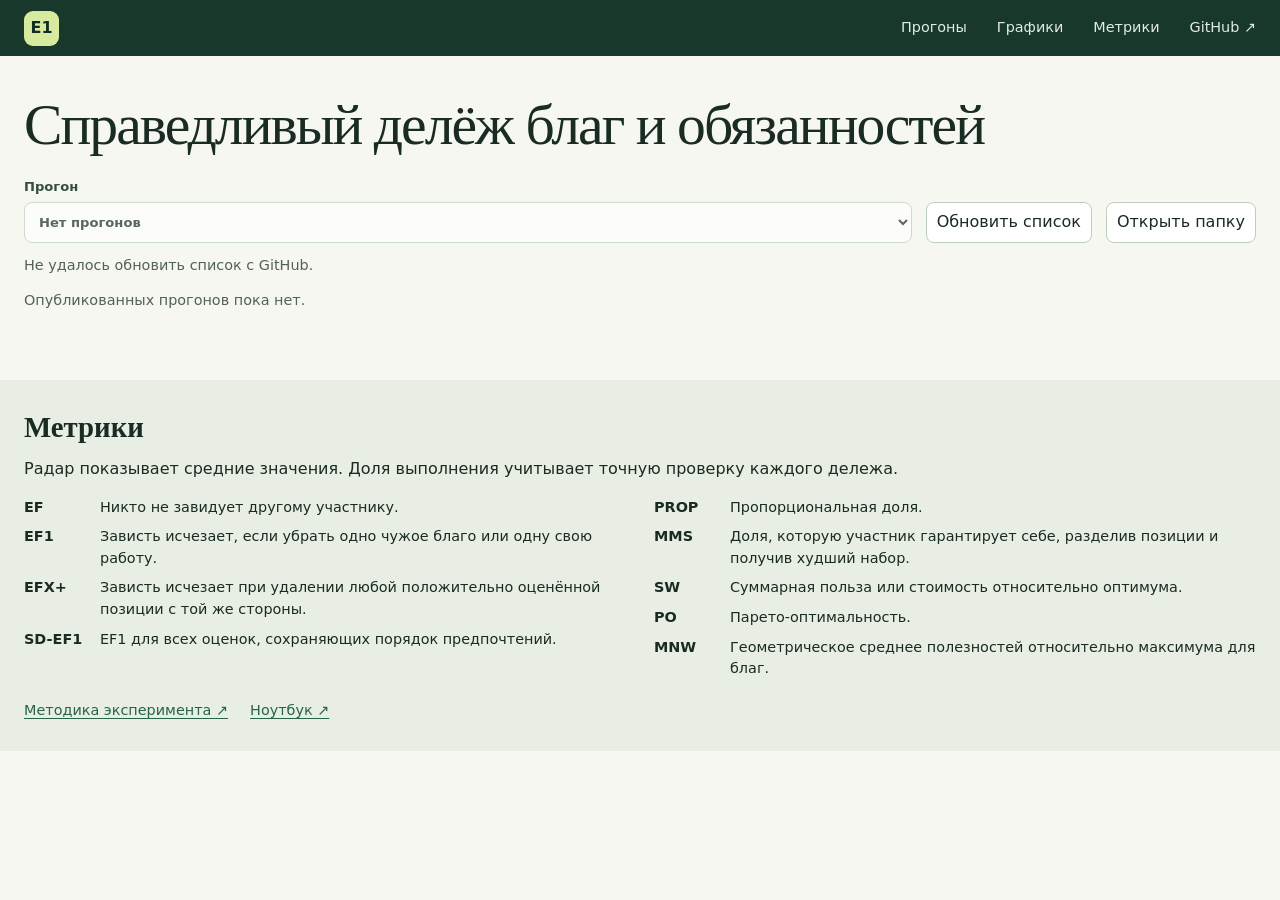
==== commit 7cdda045: "Open local run folders in the dashboard" ====
--- a/site/index.html
+++ b/site/index.html
@@ -30,9 +30,12 @@
           <select id="run" disabled><option>Загрузка…</option></select>
         </label>
         <button type="button" id="refresh">Обновить список</button>
+        <button type="button" id="open-folder" hidden>Открыть папку</button>
+        <input type="file" id="local-folder" webkitdirectory hidden>
       </div>
       <p class="selection" id="sync-status" role="status" hidden></p>
-      <noscript><p><a href="https://github.com/EvgeniiZhidkov/delezhii_project/tree/main/runs/published">Файлы прогонов в GitHub ↗</a></p></noscript>
+      <p class="selection" id="folder-status" role="status" hidden></p>
+      <noscript><p><a href="https://github.com/EvgeniiZhidkov/delezhii_project/tree/main/runs">Файлы прогонов в GitHub ↗</a></p></noscript>
       <div class="controls" id="filters" hidden aria-label="Фильтры сравнения">
         <fieldset class="mode">
           <legend>Что делим</legend>
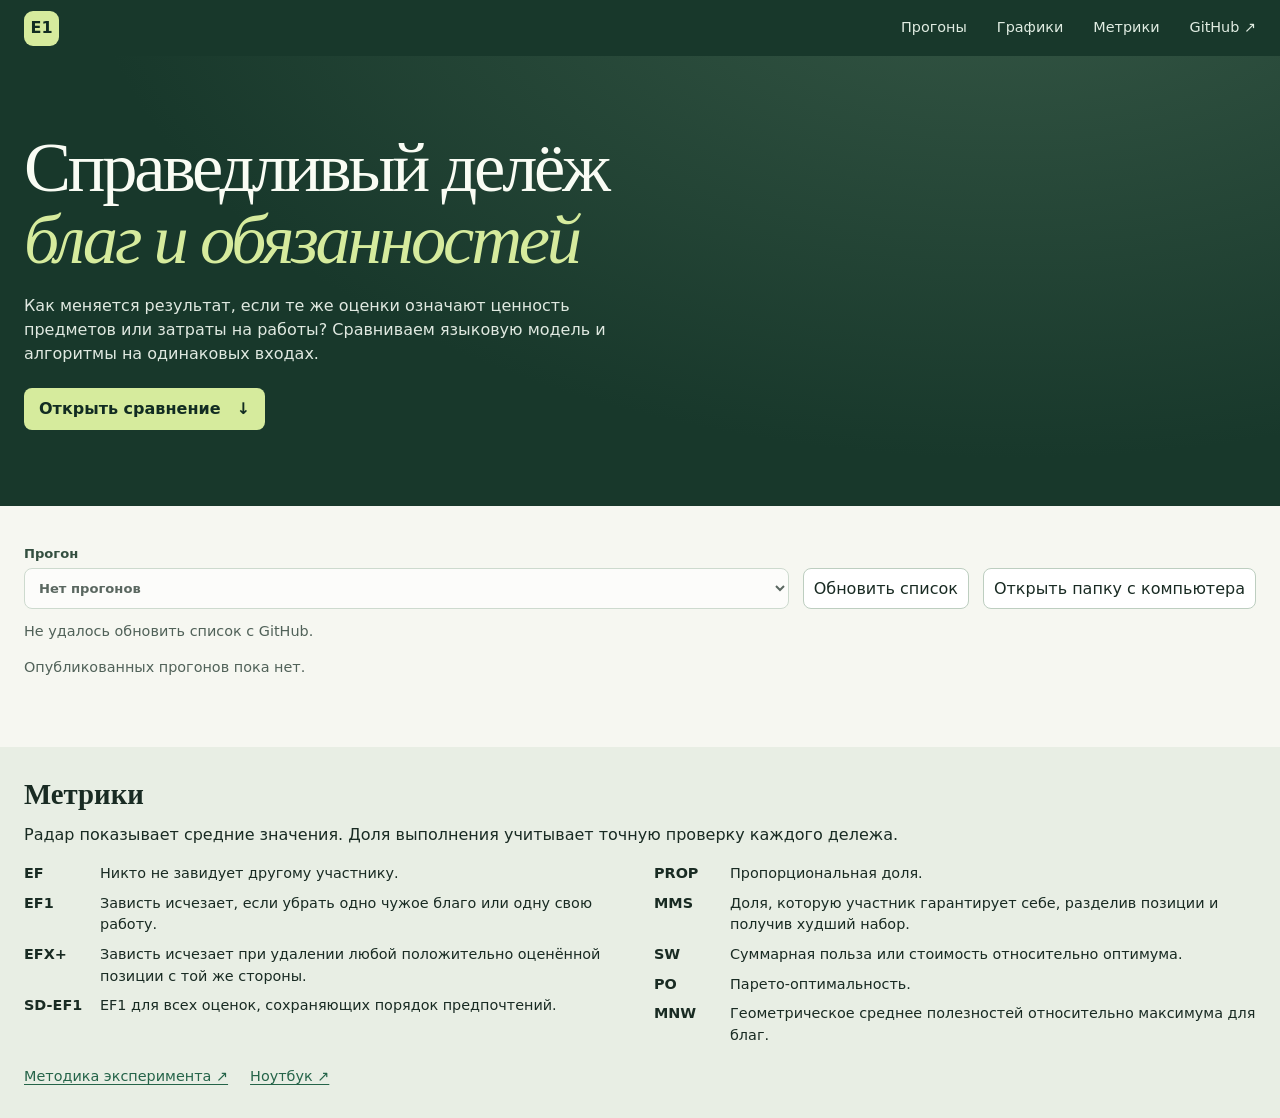
==== commit c65efcd2: "Restore dashboard introduction and publish all run scores" ====
--- a/site/index.html
+++ b/site/index.html
@@ -23,14 +23,29 @@
   </header>
 
   <main>
-    <section class="wrap comparison" id="compare" aria-labelledby="compare-title">
-      <h1 id="compare-title">Справедливый делёж благ и обязанностей</h1>
+    <section class="hero" aria-labelledby="intro-title">
+      <div class="wrap hero-grid">
+        <div>
+          <h1 id="intro-title">Справедливый делёж <em>благ и обязанностей</em></h1>
+          <p>Как меняется результат, если те же оценки означают ценность предметов или затраты на работы? Сравниваем языковую модель и алгоритмы на одинаковых входах.</p>
+          <a class="hero-link" href="#compare">Открыть сравнение <span aria-hidden="true">↓</span></a>
+        </div>
+        <dl class="hero-stats" id="intro-stats" aria-label="Выбранный прогон" hidden>
+          <div><dt id="intro-size-label">Размер матрицы</dt><dd id="intro-size"></dd></div>
+          <div><dt>Входных матриц</dt><dd id="intro-count"></dd></div>
+          <div id="intro-model"><dt>Ответов модели</dt><dd id="intro-answers"></dd></div>
+          <div id="intro-prompts"><dt>Вариантов промпта</dt><dd id="intro-variants"></dd></div>
+        </dl>
+      </div>
+    </section>
+
+    <section class="wrap comparison" id="compare" aria-label="Прогоны">
       <div class="run-controls">
         <label class="field">Прогон
           <select id="run" disabled><option>Загрузка…</option></select>
         </label>
         <button type="button" id="refresh">Обновить список</button>
-        <button type="button" id="open-folder" hidden>Открыть папку</button>
+        <button type="button" id="open-folder" hidden>Открыть папку с компьютера</button>
         <input type="file" id="local-folder" webkitdirectory hidden>
       </div>
       <p class="selection" id="sync-status" role="status" hidden></p>
--- a/site/style.css
+++ b/site/style.css
@@ -37,8 +37,20 @@
 .nav-links a:hover, .topbar a:focus-visible { color: var(--lime); }
 .topbar .brand:focus-visible { color: var(--forest-dark); outline-color: var(--lime); }
 
+.hero { color: #f9fcf4; background: radial-gradient(ellipse at 79% -30%, #365846, transparent 65%), var(--forest); }
+.hero-grid { display: grid; grid-template-columns: minmax(0, 1.8fr) minmax(245px, .75fr); gap: clamp(24px, 6vw, 100px); align-items: end; padding-block: clamp(34px, 6vw, 76px); }
+.hero h1 { font-size: clamp(2.5rem, 5.5vw, 5.2rem); line-height: 1.02; letter-spacing: -.045em; }
+.hero h1 em { display: block; color: var(--lime); }
+.hero p { margin-top: 18px; max-width: 58ch; color: #e0e9e1; }
+.hero-link { display: inline-flex; gap: 16px; margin-top: 22px; padding: 9px 15px; border-radius: 8px; background: var(--lime); color: var(--forest-dark); font-weight: 700; text-decoration: none; }
+.hero-link:hover { background: #e6f3bd; }
+.hero :focus-visible { outline-color: var(--lime); }
+.hero-stats { border-top: 1px solid #ffffff45; }
+.hero-stats div { display: flex; align-items: center; justify-content: space-between; gap: 12px; padding-block: 10px; border-bottom: 1px solid #ffffff45; }
+.hero-stats dt { color: #e2eee4; font-size: .89rem; }
+.hero-stats dd { color: var(--lime); font-family: Georgia, serif; font-size: clamp(1.45rem, 3vw, 2.25rem); line-height: 1.1; }
+
 .comparison { padding-block: 38px 48px; }
-h1 { font-size: clamp(2rem, 5vw, 3.6rem); line-height: 1.06; letter-spacing: -.034em; margin-bottom: 22px; }
 h2, h3 { line-height: 1.2; font-size: 1.08rem; font-weight: 700; }
 .panel h2 { font-family: inherit; }
 .run-controls, .controls { display: flex; flex-wrap: wrap; align-items: end; gap: 14px; }
@@ -120,6 +132,8 @@
   .radar-grid { grid-template-columns: repeat(2, minmax(0, 1fr)); }
 }
 @media (max-width: 790px) {
+  .hero-grid { grid-template-columns: 1fr; }
+  .hero-stats { max-width: 450px; }
   .detail-grid, .method-grid, .scaling-charts { grid-template-columns: 1fr; }
 }
 @media (max-width: 520px) {
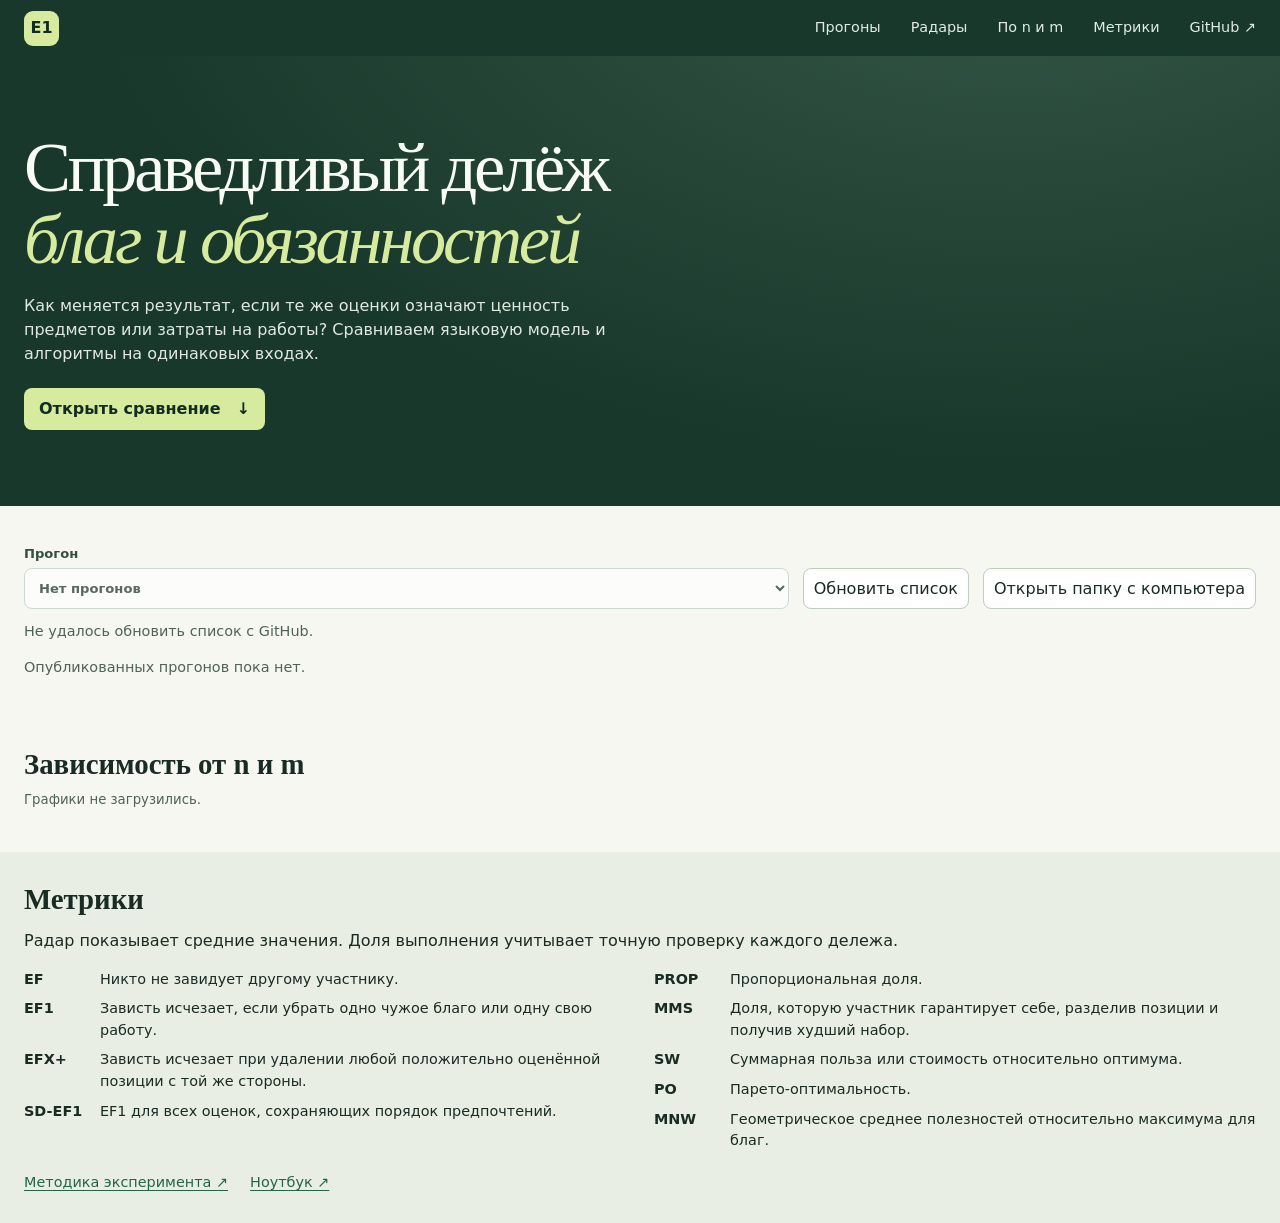
==== commit 3b8dac07: "Expose n and m charts in site navigation" ====
--- a/site/index.html
+++ b/site/index.html
@@ -15,7 +15,8 @@
       <a class="brand" href="#compare" aria-label="E1. К выбору прогона">E1</a>
       <div class="nav-links">
         <a href="#compare">Прогоны</a>
-        <a href="#charts">Графики</a>
+        <a href="#charts">Радары</a>
+        <a href="#scaling">По n и m</a>
         <a href="#method">Метрики</a>
         <a href="https://github.com/EvgeniiZhidkov/delezhii_project">GitHub ↗</a>
       </div>
@@ -114,6 +115,13 @@
       </div>
     </section>
 
+    <section class="wrap scaling-section" id="scaling" aria-labelledby="scaling-title">
+      <h2 id="scaling-title">Зависимость от n и m</h2>
+      <div id="scaling-overview">
+        <p class="chart-note">Загрузка графиков…</p>
+      </div>
+    </section>
+
     <section class="method-section" id="method" aria-labelledby="method-title">
       <div class="wrap">
         <h2 id="method-title">Метрики</h2>
--- a/site/style.css
+++ b/site/style.css
@@ -114,6 +114,8 @@
 .downloads a { padding: 6px 11px; border: 1px solid var(--border); border-radius: 8px; text-decoration: none; font-size: .85rem; color: #245b42; background: #fff; }
 .downloads a:hover { border-color: #639775; }
 
+.scaling-section { padding-bottom: 42px; }
+.scaling-section h2 { font-size: 1.8rem; }
 .scaling-charts { display: grid; grid-template-columns: 1fr 1fr; gap: 14px; margin: 10px 0; }
 .scaling-charts img { display: block; width: 100%; height: auto; border: 1px solid var(--border); border-radius: 8px; }
 .report-details { margin-top: 10px; }
@@ -138,7 +140,8 @@
 }
 @media (max-width: 520px) {
   .wrap { width: calc(100% - 28px); }
-  .nav-links { font-size: .8rem; gap: 10px; }
+  .nav-links { flex-wrap: wrap; justify-content: flex-end; font-size: .8rem; gap: 4px 10px; }
+  .nav-links a { white-space: nowrap; }
   .controls { padding-inline: 10px; }
   .controls .mode { flex-basis: 100%; }
   .segments label { flex: 1; }
